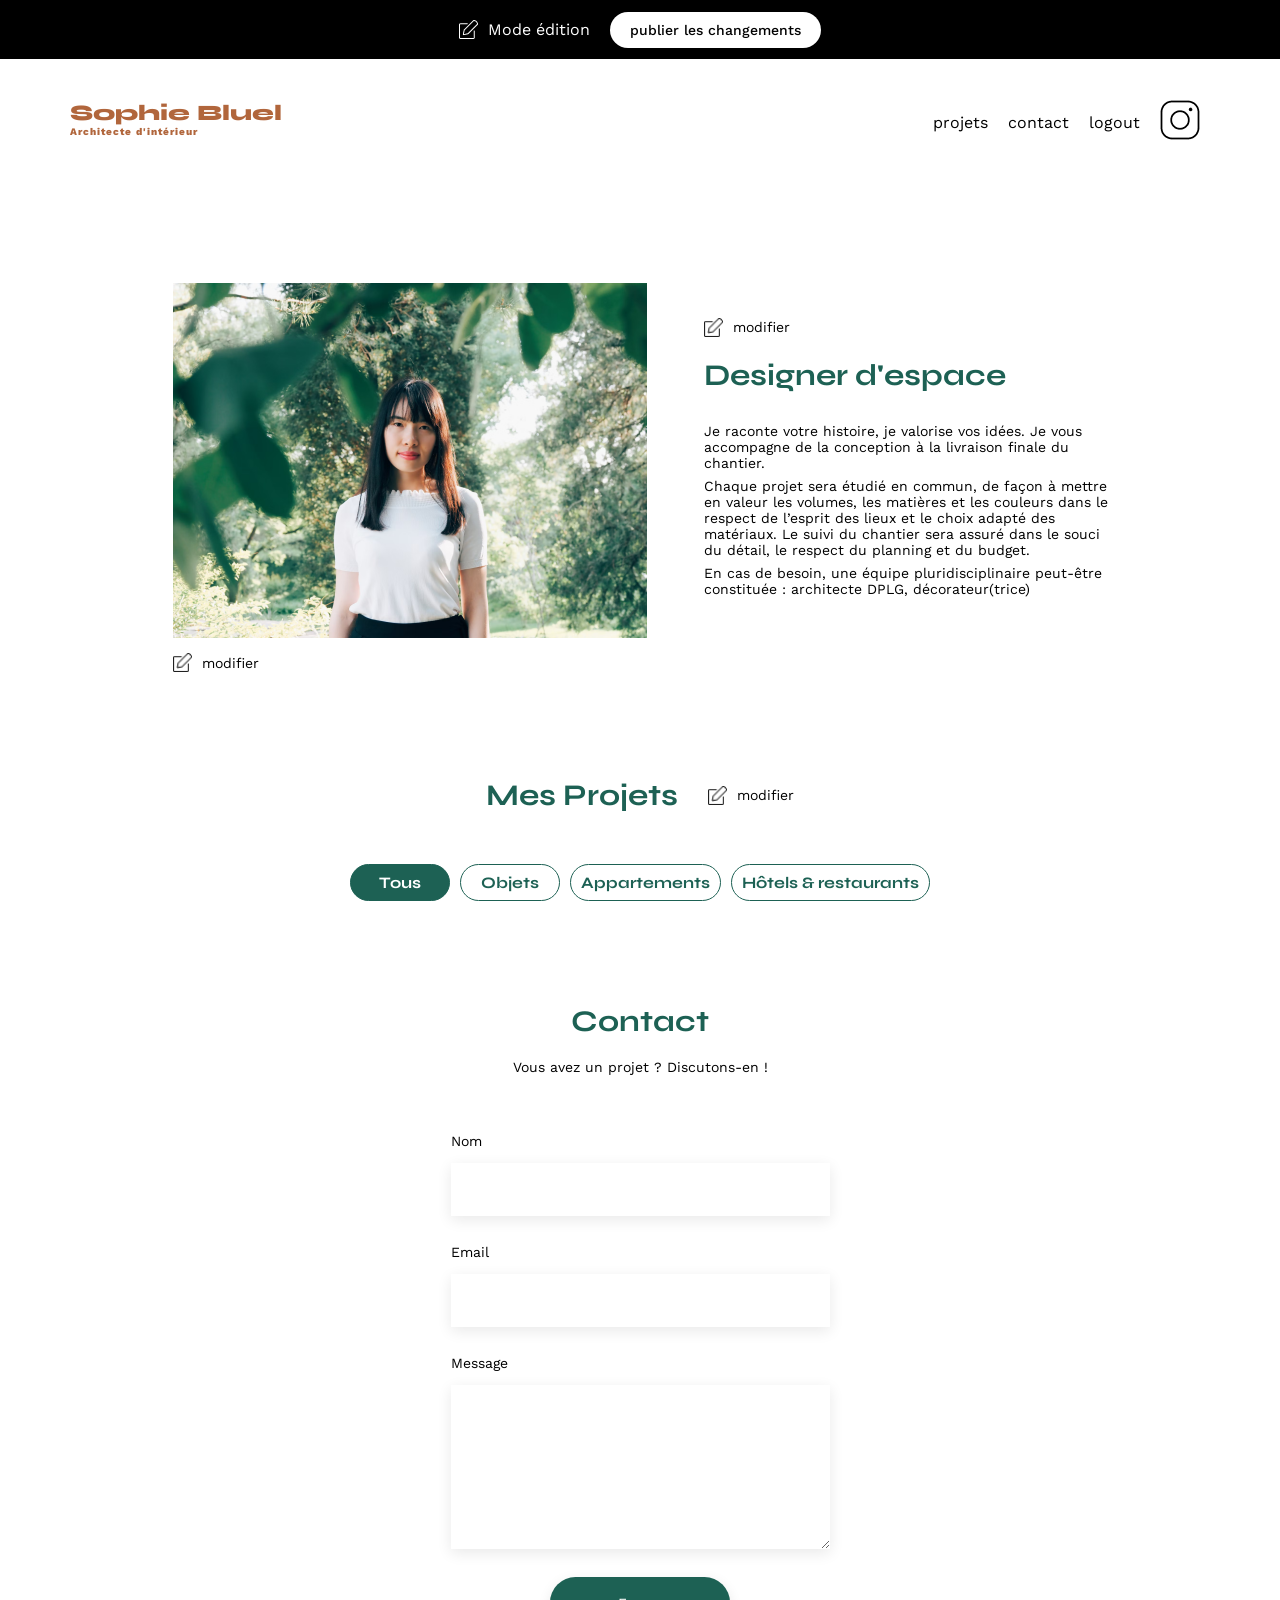
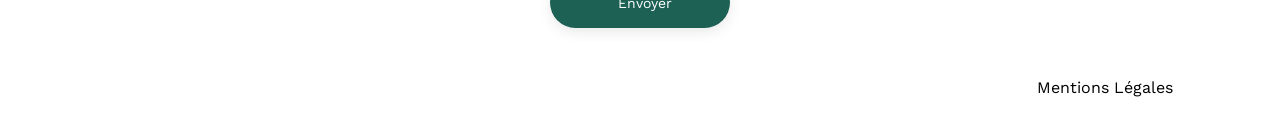
==== FrontEnd/homepage_edit.html @ a6903d65 "final version" ====
<!DOCTYPE html>
<html lang="fr">
<head>
	<meta charset="UTF-8">
	<title>Sophie Bluel - Architecte d'intérieur</title>
	<meta name="viewport" content="width=device-width, initial-scale=1.0">
	<link rel="preconnect" href="https://fonts.googleapis.com">
	<link rel="preconnect" href="https://fonts.gstatic.com" crossorigin>
	<link href="https://fonts.googleapis.com/css2?family=Syne:wght@700;800&family=Work+Sans&display=swap" rel="stylesheet">
	<meta name="description" content="">
	<link rel="stylesheet" href="assets/style.css">
	<script type="module" src="assets/js/homepage.js" defer></script>
	<script src="assets/js/modal/OpenCloseModal.js"></script>
	<script type="module" src="assets/js/modal/modal-window1.js"></script>
	<script type="module" src="assets/js/modal/modal-window2.js"></script>
</head>
<body>
	<div class="edit-banner">
		<h2 class="banner-title"><div class="banner-icon"></div>Mode édition</h2>
		<button class="publish-button">publier les changements</button>
	</div>
	<div class="modal-wdws project-modal" style="display: none;">
		<div class="modal-wdw1">
			<button class="close-btn"><img src="assets/icons/xmark.png" alt="bouton fermer la fenêtre"></button>
			<h2 class="mwdw-title">Galerie Photo</h2>
			<div class="modal-gallery"></div>
			<button class="pjct-add-btn">Ajouter une photo</button>
			<button class="gallery-delete-btn">Supprimer la galerie</button>
		</div>
		<div class="modal-wdw2 project-modal" style="display: none;">
			<div class="modal-nav-btns">
				<button class="back-btn"><img src="assets/icons/arrow-left.png" alt="bouton retour à la fenêtre précédente"></button>
				<button class="close-btn"><img src="assets/icons/xmark.png" alt="bouton fermer la fenêtre"></button>
			</div>
			<div class="modal-pjct-add-form">
				<h2 class="mwdw-title">Ajout photo</h2>
				<form action="#" method="post" id="upload-form">
					<label for="file-input">
						<img src="" alt="" id="uploaded-image" style="display: none;">
						<img src="assets/icons/picture-svgrepo-com 1.png" alt="">
						<span id="add-photo-btn">+ Ajouter photo</span>
						<span id="input-comments">jpg, png : 4mo max</span>
					</label>
					<input type="file" id="file-input" name="imageURl" accept="image/*" style="display: none;">
					<label for="Titre">Titre</label>
					<input type="text" id="title" name="title">		
					<label for="Catégorie">Catégorie</label>
					<select id="categoryId" name="category">
						<option value="Objets" data-category-id="1">Objets</option>
						<option value="Appartements" data-category-id="2">Appartements</option>
						<option value="Hôtels & restaurants" data-category-id="3">Hôtels & restaurants</option>
					</select><br><br>
					<input type="submit" value="Valider">
				</form>
			</div>
		</div>
	</div>
<header class="header-homepage-edit">
	<h1 class="header-title">Sophie Bluel<span>Architecte d'intérieur</span></h1>
	<nav>
		<ul>
			<li><a href="#ancre-projets">projets</a></li>
			<li><a href="#ancre-contact">contact</a></li>
			<li><a href="login_page.html">logout</a></li>
			<li><img src="assets/icons/instagram.png" alt="Instagram"></li>
		</ul>
	</nav>
</header>
<main>
	<section id="introduction">
		<figure>
			<img src="assets/images/sophie-bluel.png" alt="Photo de l'architecte entourée de végétations">
		</figure>
		<article>
			<a href="#" class="edit-link"><span class="edit-link-icon"></span>modifier</a>
			<h2>Designer d'espace</h2>
			<p>Je raconte votre histoire, je valorise vos idées. Je vous accompagne de la conception à la livraison finale du chantier.</p>
			<p>Chaque projet sera étudié en commun, de façon à mettre en valeur les volumes, les matières et les couleurs dans le respect de l’esprit des lieux et le choix adapté des matériaux. Le suivi du chantier sera assuré dans le souci du détail, le respect du planning et du budget.</p>
			<p>En cas de besoin, une équipe pluridisciplinaire peut-être constituée : architecte DPLG, décorateur(trice)</p>
		</article>
	</section>
	<a href="#" class="edit-link"><span class="edit-link-icon"></span>modifier</a>
	<section id="portfolio">
		<div class="portfolio-title">
			<h2 id="ancre-projets">Mes Projets</h2>
			<a href="#modal1" id="edit-project-modal" class="edit-link"><span class="edit-link-icon"></span>modifier</a>
		</div>
		<div class="category-buttons">
			<button class="cat-btns-active cat-btns" data-category-id="all">Tous</button>
			<button class="cat-btns" data-category-id="1">Objets</button>
			<button class="cat-btns" data-category-id="2">Appartements</button>
			<button class="cat-btns" data-category-id="3">Hôtels & restaurants</button>
		</div>
		
		<div class="gallery">
		</div>
	</section>
	<section id="contact">
		<h2 id="ancre-contact">Contact</h2>
		<p>Vous avez un projet ? Discutons-en !</p>
		<form action="#" method="post">
			<label for="name">Nom</label>
			<input type="text" name="name" id="name">
			<label for="email">Email</label>
			<input type="email" name="email" id="email">
			<label for="message">Message</label>
			<textarea name="message" id="message" cols="30" rows="10"></textarea>
			<input type="submit" value="Envoyer">
		</form>
	</section>
</main>

<footer>
	<nav>
		<ul>
			<li>Mentions Légales</li>
		</ul>
	</nav>
</footer>
</body>
</html>
---- FrontEnd/assets/style.css ----
/* http://meyerweb.com/eric/tools/css/reset/
   v2.0 | 20110126
   License: none (public domain)
*/

html, body, div, span, applet, object, iframe,
h1, h2, h3, h4, h5, h6, p, blockquote, pre,
a, abbr, acronym, address, big, cite, code,
del, dfn, em, img, ins, kbd, q, s, samp,
small, strike, strong, sub, sup, tt, var,
b, u, i, center,
dl, dt, dd, ol, ul, li,
fieldset, form, label, legend,
table, caption, tbody, tfoot, thead, tr, th, td,
article, aside, canvas, details, embed,
figure, figcaption, footer, header, hgroup,
menu, nav, output, ruby, section, summary,
time, mark, audio, video {
	margin: 0;
	padding: 0;
	border: 0;
	font-size: 100%;
	font: inherit;
	vertical-align: baseline;
}
/* HTML5 display-role reset for older browsers */

ol, ul {
	list-style: none;
}

blockquote, q {
	quotes: none;
}

blockquote:before, blockquote:after,
q:before, q:after {
	content: '';
	content: none;
}

table {
	border-collapse: collapse;
	border-spacing: 0;
}

a {
	text-decoration: none;
	color: black;
}

/** end reset css**/

/***** General ******/

body {
	font-family: 'Work Sans' ;
	font-size: 14px;
}

h1 > span {
	font-family: 'Work Sans';
	font-size: 10px;
	letter-spacing: 0.1em;
}

h2 {
	font-family: 'Syne';
	font-weight: 700;
	font-size: 30px;
	color: #1D6154
}

nav ul {
	display: flex;
	align-items: center;
	list-style-type: none;

}

nav li {
	padding: 0 10px;
	font-size: 16px;
}

li:hover {
	color: #B1663C;
}

/******** header **********/

header {
	display: flex;
	justify-content: space-between;
	max-width: 1140px;
	margin: auto;
	margin-top: 50px;
}

.header-title {
	display: flex;
	flex-direction: column;
	font-family: 'Syne';
	font-size: 22px;
	font-weight: 800;
	color: #B1663C
}

.header-homepage-edit {
	margin-top: 100px;
}

/****************************/

main {
	max-width: 935px;
	margin: auto;
}

#introduction {
	display: flex;
	justify-content: space-between;
	margin: 139px 0 15px 0;
}
#introduction figure {
	flex: 1;
}

#introduction img {
	display: block;
	width: 474px;
}

#introduction article {
	flex: 1;
	max-width: 404px;
	margin: auto;
}

#introduction h2 {
	margin-bottom: 1em;
	margin-top: 20px;
}

#introduction p {
	margin-bottom: 0.5em;
}

/****** Portfolio ******/

#portfolio {
	margin-top: 105px;
}

.portfolio-title {
	display: flex;
	justify-content: center;
	align-items: center;
	margin-bottom: 51px;
	gap: 30px;
}

#portfolio h2 {
	text-align: center;
}

.edit-link-icon {
	width: 19px;
	height: 19px;
	background-image: url(/FrontEnd/assets/icons/black-pen-icon.png);
	background-size: cover;
}

.edit-link {
	display: flex;
	align-items: center;
	gap: 10px;
	font-family: 'Work Sans';
	font-size: 14px;
	font-weight: 400;
}

/****** Filtres *******/

.category-buttons {
	display: flex;
	justify-content: center;
	gap: 10px;
	margin-bottom: 51px;
}

  .cat-btns {
	background-color: white;
	color: #1D6154;
	font-family: 'Syne';
	font-weight: 700;
	font-size: 16px;
	height: 37px;
	min-width: 100px;
	border: #1D6154 1px solid;
	border-radius: 60px;
	padding: 0 10px;
  }
  
  .cat-btns-active {
	background-color: #1D6154;
	color: white;
  }

/**** Gallery *****/

.gallery {
	width: 100%;
	display: grid;
	grid-template-columns: 1fr 1fr 1fr;
	grid-column-gap: 20px;
	grid-row-gap: 20px;
	margin-bottom: 51px;
}

.gallery img {
	width: 100%;
}

/******* Contact/Login/Project-import forms *******/

#contact, .login-form {
	max-width: 379px;
	margin: auto;
}

.login-form {
	margin-top: 150px;
}

#contact > *, .login-form h2, .modal-pjct-add-form h2{
	text-align: center;
}

#contact h2 {
	margin-bottom: 20px;
}

#contact form, .login-form form {
	text-align: left;
	margin-top: 30px;
	display: flex;
	flex-direction: column;
}

#contact input, .login-form input, .modal-pjct-add-form input, .modal-pjct-add-form select {
	height: 51px;
	font-size: 1.2em;
	border: none;
	box-shadow: 0px 4px 14px rgba(0, 0, 0, 0.09);
	font-family: 'Work Sans';
	font-size: 14px;
	font-weight: 400;
	padding-left: 16px;
}

#contact label, .login-form label, .modal-pjct-add-form label {
	margin: 2em 0 1em 0;
}

#contact textarea, .login-form textarea {
	border: none;
	box-shadow: 0px 4px 14px rgba(0, 0, 0, 0.09);
	font-family: 'Work Sans';
	font-size: 14px;
	font-weight: 400;
	padding-left: 16px;
}

input[type="submit"]{
	font-family: 'Syne';
	font-weight: 700;
	color: white;
	background-color: #1D6154;
	margin : 2em auto ;
	width: 180px;
	text-align: center;
	border-radius: 60px ;
}


footer nav ul {
	display: flex;
	justify-content: flex-end;
	margin: 22px 97px 22px 0;
}


.login_page-body {
	max-height: 1024px;
}

.forgotten-password-link {
	display: flex;
	justify-content: center;
}

.login_page-footer {
	margin-top: 355px;
	display: flex;
	justify-content: flex-end;
}

#errorMessage {
	display: none;
	color: red;
	border: red 2px solid;
	margin-top: 50px;
}


/********Homepage edit***********/

/****** Edit banner *******/

.edit-banner {
	position: fixed;
	top: 0;
	display: flex;
	align-items: center;
	justify-content: center;
	background-color: black;
	color: white;
	width: 100%;
	height: 59px;
	gap: 20px;
}

.banner-icon {
	width: 19px;
	height: 19px;
	background-image: url(/FrontEnd/assets/icons/white-pen-icon.png);
	background-size: cover;
}

.banner-title {
	display: flex;
	gap: 10px;
	font-family: 'Work Sans';
	font-size: 16px;
	font-weight: 400;
	color: white;
}

.publish-button {
	background-color: white;
	color: black;
	border: none;
	border-radius: 60px;
	padding: 10px 20px;
	cursor: pointer;
	font-family: 'Work Sans';
	font-weight: 500;
	font-size: 14px;
}

/******* Modal windows *********/

.modal-wdws {
	position: fixed;
	bottom: 0;
	left: 0;
	width: 100%;
	height: 93.9%;
	background: rgba(0, 0, 0, 0.8);
	display: flex;
	justify-content: center;
	align-items: center;
}

.mwdw-title {
	font-family: 'Work Sans';
	font-weight: 400;
	font-size: 26px;
	color: black;
	margin-top: 10px;
}



/****** Modal window1 *******/

.modal-wdw1 {
	display: flex;
	flex-direction: column;
	align-items: center;
	width: 630px;
	height: 731px;
	background-color: white;
	border-radius: 10px;
}

.close-btn {
	margin-left: auto;
	margin-right: 30px;
	margin-top: 26px;
	border: none;
	background-color: white;
}

.modal-gallery {
	height: 386px;
	width: 420px;
	padding-bottom: 47px;
	border-bottom: solid 1px #b3b3b3;
	margin-top: 46px;
	display: flex;
	flex-wrap: wrap;
	gap: 9px;
}

.modal-gallery img {
	width: 76px;
	height: 102px;
}

.pjct-add-btn {
	font-family: 'Syne';
	font-weight: 700;
	font-size: 14px;
	color: white;
	background-color: #1D6154;
	text-align: center;
	border-radius: 60px;
	width: 237px;
	height: 36px;
	margin-top: 37px;
}

.gallery-delete-btn {
	border: none;
	background-color: white;
	color: #d65353;
	font-size: 14px;
	font-family: 'Work Sans';
	margin-top: 23px;
}

  /****** Modal window 2 *******/

.modal-wdw2 {
	display: flex;
	flex-direction: column;
	align-items: center;
	width: 630px;
	height: 670px;
	background-color: white;
	border-radius: 10px;
}

.modal-nav-btns {
	width: 100%;
	display: flex;
	justify-content: space-between;
}
  
.back-btn {
	border: none;
	background-color: white;
	margin-top: 29px;
	margin-left: 25px;
}

.modal-pjct-add-form {
	width: 420px;
	margin: auto;
}

.modal-pjct-add-form form {
	text-align: left;
	display: flex;
	flex-direction: column;
}

label[for="file-input"] {
	height: 169px;
	box-shadow: none;
	background: #E8F1F6;
	border-radius: 3px;
	display: flex;
	flex-direction: column;
	align-items: center;
	justify-content: center;
	position: relative;
    overflow: hidden;
}

label img {
	width: 58px;
	height: 58px;
	margin-bottom: 15px;
}

#uploaded-image {
	position: absolute;
    z-index: 1;
	height: 193px;
	width: 129px;
}

#add-photo-btn {
	background-color: #cbd6dc;
	color: #306685;
	border-radius: 50px;
	padding: 10px 33px;
}

#input-comments {
	font-size: 10px;
	margin-top: 7px;
}

.modal-pjct-add-form select {
	font-family: 'Work Sans';
	font-size: 14px;
	font-weight: 400;
	padding-left: 16px;
}

.modal-pjct-add-form input[type="submit"]{
	font-family: 'Syne';
	font-weight: 700;
	font-size: 14px;
	color: white;
	background-color: #1D6154;
	margin : 2em auto ;
	width: 237px;
	height: 36px;
	text-align: center;
	border-radius: 60px ;
}
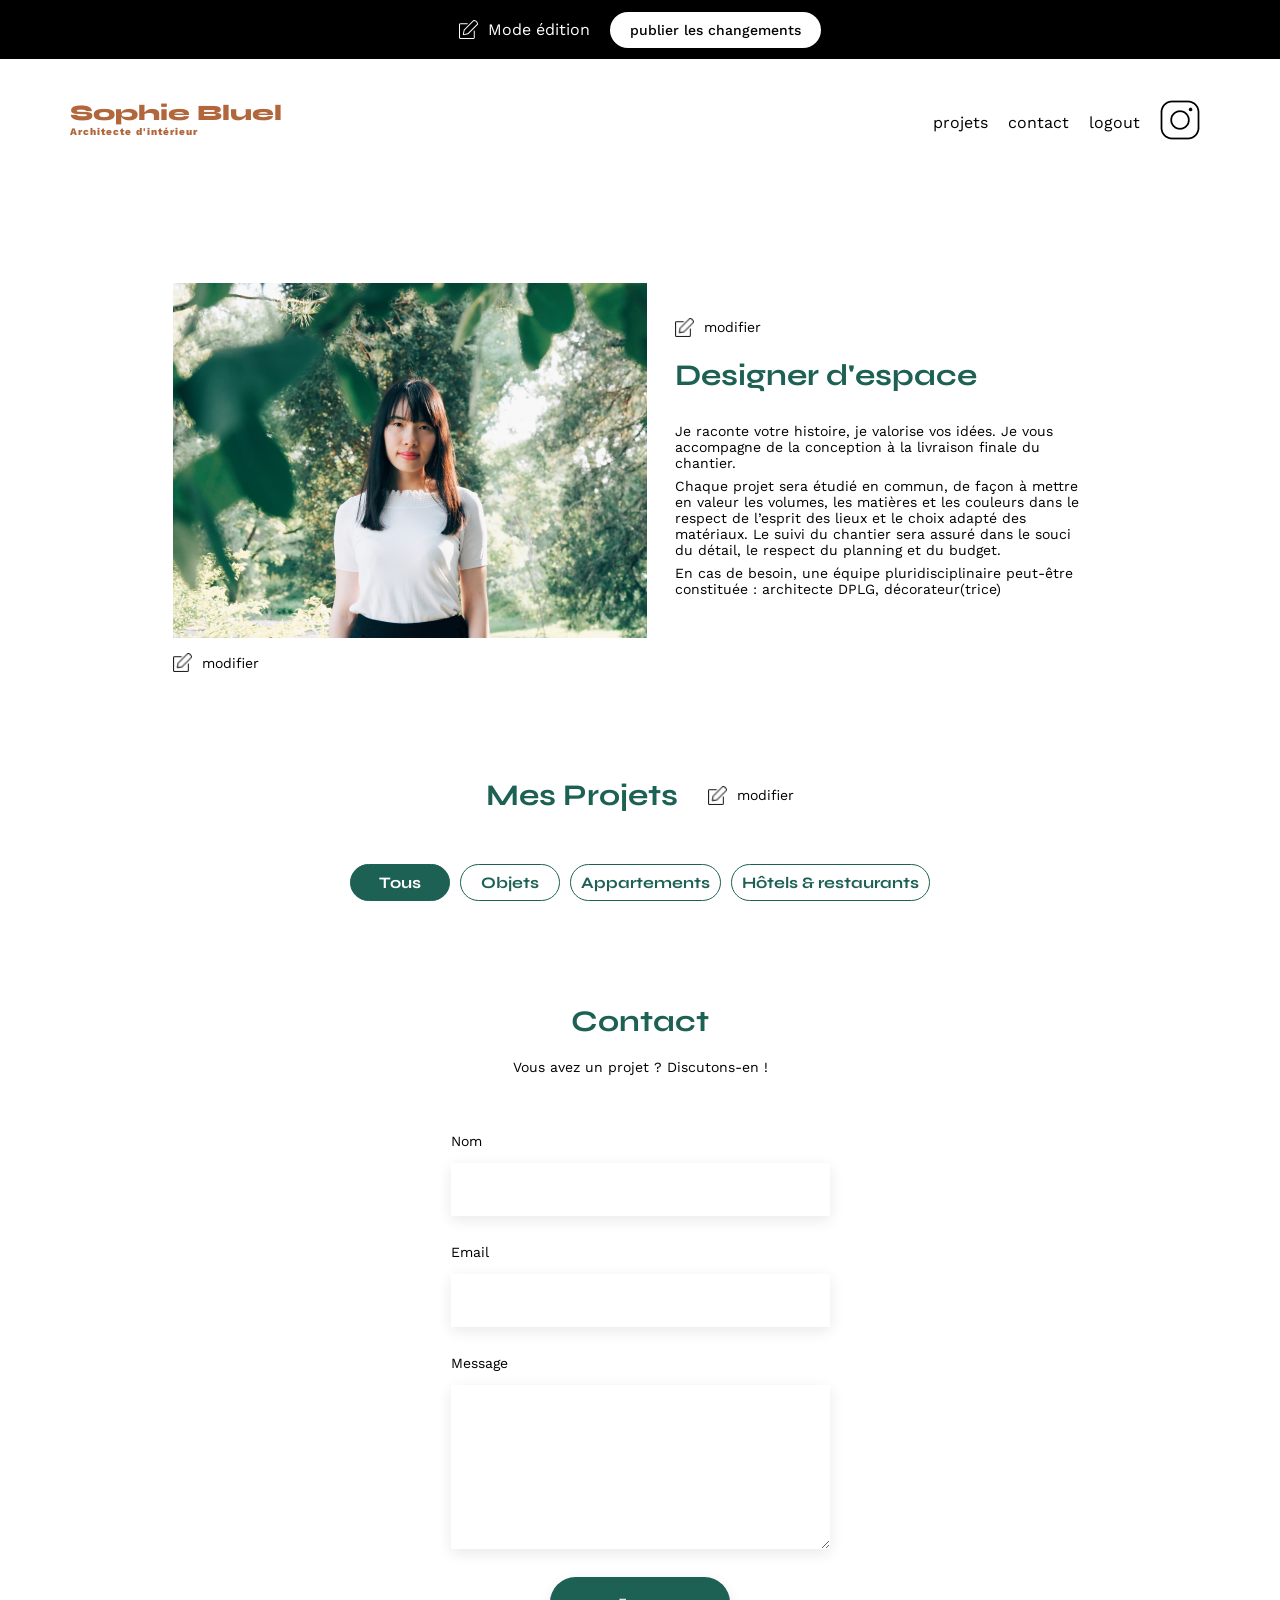
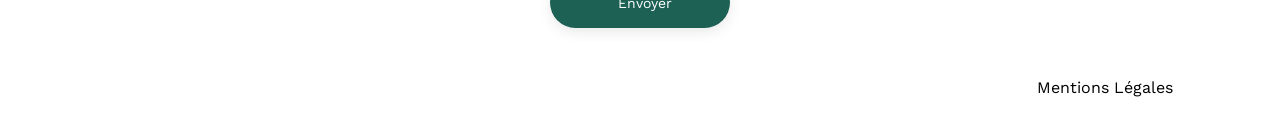
==== commit 3dbc4d11: "fix(delete functions):js" ====
--- a/FrontEnd/homepage_edit.html
+++ b/FrontEnd/homepage_edit.html
@@ -11,8 +11,8 @@
 	<link rel="stylesheet" href="assets/style.css">
 	<script type="module" src="assets/js/homepage.js" defer></script>
 	<script src="assets/js/modal/OpenCloseModal.js"></script>
-	<script type="module" src="assets/js/modal/modal-window1.js"></script>
-	<script type="module" src="assets/js/modal/modal-window2.js"></script>
+	<script type="module" src="assets/js/modal/add-project.js"></script>
+	<script type="module" src="assets/js/modal/delete-project.js"></script>
 </head>
 <body>
 	<div class="edit-banner">
@@ -36,7 +36,7 @@
 				<h2 class="mwdw-title">Ajout photo</h2>
 				<form action="#" method="post" id="upload-form">
 					<label for="file-input">
-						<img src="" alt="" id="uploaded-image" style="display: none;">
+						<img src="" alt="" id="uploadedImage" style="display: none;">
 						<img src="assets/icons/picture-svgrepo-com 1.png" alt="">
 						<span id="add-photo-btn">+ Ajouter photo</span>
 						<span id="input-comments">jpg, png : 4mo max</span>
@@ -45,12 +45,12 @@
 					<label for="Titre">Titre</label>
 					<input type="text" id="title" name="title">		
 					<label for="Catégorie">Catégorie</label>
-					<select id="categoryId" name="category">
-						<option value="Objets" data-category-id="1">Objets</option>
-						<option value="Appartements" data-category-id="2">Appartements</option>
-						<option value="Hôtels & restaurants" data-category-id="3">Hôtels & restaurants</option>
+					<select id="categoryId" name="category">show
+						<option value="1">Objets</option>
+						<option value="2">Appartements</option>
+						<option value="3">Hôtels & restaurants</option>
 					</select><br><br>
-					<input type="submit" value="Valider">
+					<button type="button" id="submit-project">Valider</button>
 				</form>
 			</div>
 		</div>
@@ -61,16 +61,14 @@
 		<ul>
 			<li><a href="#ancre-projets">projets</a></li>
 			<li><a href="#ancre-contact">contact</a></li>
-			<li><a href="login_page.html">logout</a></li>
+			<li><a href="index.html">logout</a></li>
 			<li><img src="assets/icons/instagram.png" alt="Instagram"></li>
 		</ul>
 	</nav>
 </header>
 <main>
 	<section id="introduction">
-		<figure>
 			<img src="assets/images/sophie-bluel.png" alt="Photo de l'architecte entourée de végétations">
-		</figure>
 		<article>
 			<a href="#" class="edit-link"><span class="edit-link-icon"></span>modifier</a>
 			<h2>Designer d'espace</h2>
@@ -118,4 +116,4 @@
 	</nav>
 </footer>
 </body>
-</html>
+</html>
--- a/FrontEnd/assets/style.css
+++ b/FrontEnd/assets/style.css
@@ -366,7 +366,7 @@
 	bottom: 0;
 	left: 0;
 	width: 100%;
-	height: 93.9%;
+	height: 95.5%;
 	background: rgba(0, 0, 0, 0.8);
 	display: flex;
 	justify-content: center;
@@ -496,7 +496,7 @@
 	margin-bottom: 15px;
 }
 
-#uploaded-image {
+#uploadedImage {
 	position: absolute;
     z-index: 1;
 	height: 193px;
@@ -522,7 +522,7 @@
 	padding-left: 16px;
 }
 
-.modal-pjct-add-form input[type="submit"]{
+.modal-pjct-add-form button[type="button"]{
 	font-family: 'Syne';
 	font-weight: 700;
 	font-size: 14px;
